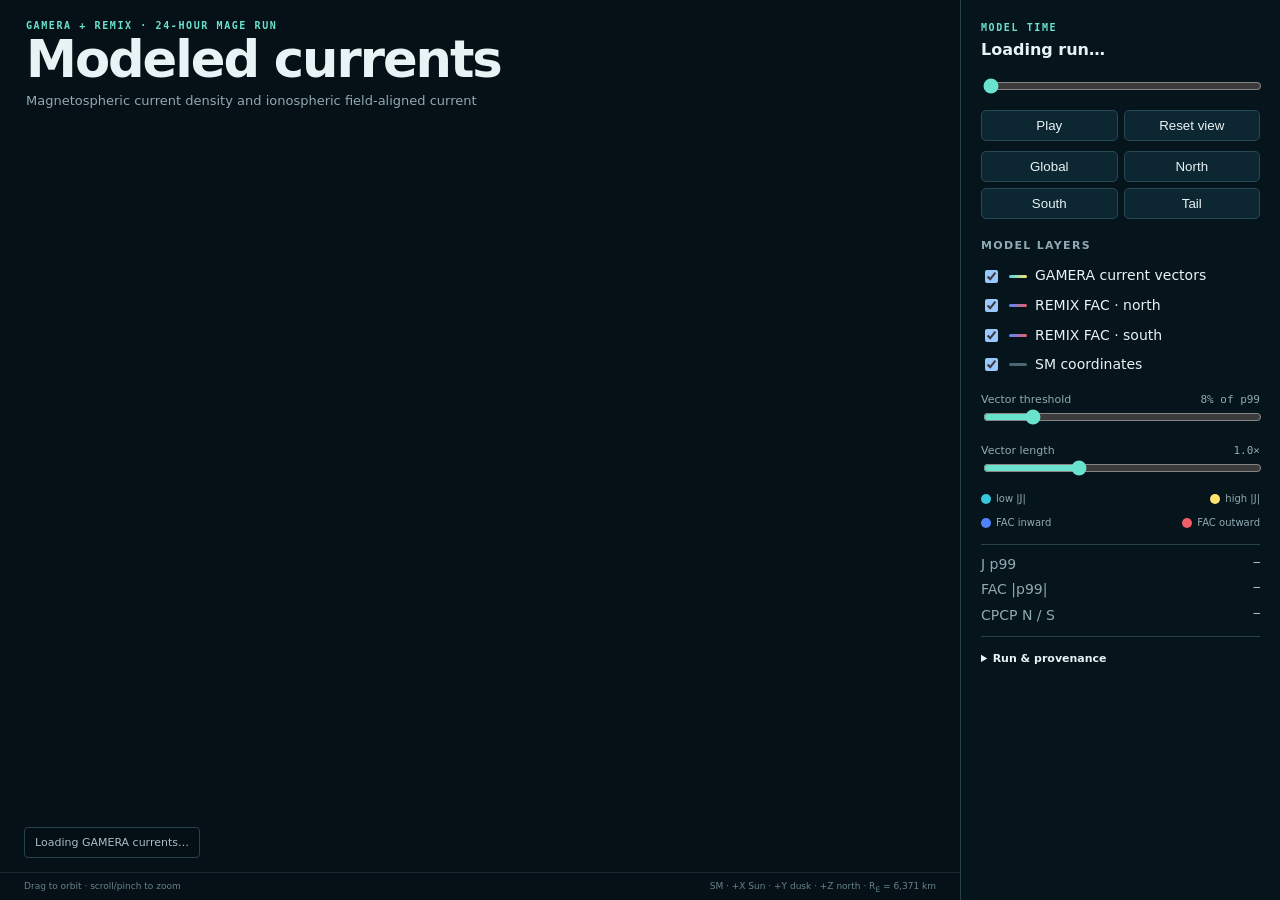
==== web/gcurrents/index.html @ ce62173d "Add GAMERA magnetosphere-ionosphere current viewer" ====
<!doctype html>
<html lang="en">
<head>
  <meta charset="utf-8">
  <meta name="viewport" content="width=device-width,initial-scale=1">
  <meta name="theme-color" content="#061017">
  <title>GAMERA · magnetosphere–ionosphere currents</title>
  <link rel="stylesheet" href="style.css">
  <script type="importmap">{"imports":{"three":"../currents/vendor/three.module.js","three/addons/controls/OrbitControls.js":"../currents/vendor/OrbitControls.js"}}</script>
</head>
<body>
<main>
  <header>
    <p class="eyebrow">GAMERA + REMIX · 24-HOUR MAGE RUN</p>
    <h1>Modeled currents</h1>
    <p class="subtitle">Magnetospheric current density and ionospheric field-aligned current</p>
  </header>
  <div id="viewport" role="img" aria-label="Interactive three-dimensional GAMERA magnetospheric current vectors and REMIX field-aligned currents"></div>
  <aside class="panel">
    <div class="time-block">
      <span class="eyebrow">MODEL TIME</span>
      <strong id="timestamp">Loading run…</strong>
      <span id="elapsed" class="mono"></span>
    </div>
    <input id="time" type="range" min="0" max="0" value="0" aria-label="Model time">
    <div class="buttons"><button id="play">Play</button><button id="reset">Reset view</button></div>
    <div class="buttons views"><button data-view="global">Global</button><button data-view="north">North</button><button data-view="south">South</button><button data-view="tail">Tail</button></div>

    <h2>Model layers</h2>
    <label class="row"><input id="mhd" type="checkbox" checked><i class="swatch current"></i><span>GAMERA current vectors</span></label>
    <label class="row"><input id="fac-north" type="checkbox" checked><i class="swatch fac"></i><span>REMIX FAC · north</span></label>
    <label class="row"><input id="fac-south" type="checkbox" checked><i class="swatch fac"></i><span>REMIX FAC · south</span></label>
    <label class="row"><input id="grid" type="checkbox" checked><i class="swatch grid"></i><span>SM coordinates</span></label>

    <label class="slider-label" for="threshold"><span>Vector threshold</span><output id="threshold-value">8% of p99</output></label>
    <input id="threshold" type="range" min="0" max="50" value="8">
    <label class="slider-label" for="scale"><span>Vector length</span><output id="scale-value">1.0×</output></label>
    <input id="scale" type="range" min="25" max="250" value="100">

    <div class="legend"><span><i class="low"></i>low |J|</span><span><i class="high"></i>high |J|</span></div>
    <div class="legend fac-legend"><span><i class="inward"></i>FAC inward</span><span><i class="outward"></i>FAC outward</span></div>
    <dl class="metrics"><div><dt>J p99</dt><dd id="j-p99">—</dd></div><div><dt>FAC |p99|</dt><dd id="fac-p99">—</dd></div><div><dt>CPCP N / S</dt><dd id="cpcp">—</dd></div></dl>

    <details>
      <summary>Run &amp; provenance</summary>
      <p>This is sampled numerical output, not the illustrative circuits in <a href="../currents/">the idealized viewer</a>. Vector direction is conventional current. Vector length and color use a per-frame nonlinear display scale; read values from the metrics, not arrow length.</p>
      <p>GAMERA current density is in solar-magnetic Cartesian coordinates. REMIX FAC is mapped to the Apex ionosphere; red is outward from the ionosphere and blue is inward. Browser frames are sampled every 15 minutes from the completed <code>hello_earth_24h</code> run.</p>
      <p class="warning">The driving OMNI record contains a plasma-data gap from 09:44–12:02 UTC and an IMF gap from 09:46–11:59 UTC on 9 August 2016. Kaipy linearly interpolated those intervals.</p>
      <p>MAGE/GAMERA revision <code>3382b1f2</code>. <a href="gcurrents.h5">Download sampled HDF5</a> · <a href="manifest.json">browser manifest</a> · <a href="export_gcurrents.py">generation script</a></p>
    </details>
  </aside>
  <div id="status" aria-live="polite">Loading GAMERA currents…</div>
  <footer><span>Drag to orbit · scroll/pinch to zoom</span><span>SM · +X Sun · +Y dusk · +Z north · R<sub>E</sub> = 6,371 km</span></footer>
</main>
<script type="module" src="app.js?v=1"></script>
</body>
</html>
---- web/gcurrents/style.css ----
:root{color-scheme:dark;--bg:#061017;--panel:rgba(7,22,30,.92);--text:#e8f3f5;--muted:#91aab2;--line:#28424d;--accent:#69e2ce}*{box-sizing:border-box}html,body{margin:0;width:100%;height:100%;overflow:hidden;background:var(--bg);color:var(--text);font:14px/1.4 Inter,ui-sans-serif,system-ui,-apple-system,sans-serif}main{height:100%;position:relative}header{position:absolute;z-index:4;left:26px;top:20px;pointer-events:none}h1{font-size:clamp(28px,4vw,52px);line-height:.95;margin:3px 0 8px;letter-spacing:-.04em;font-weight:620}.eyebrow{font:700 10px/1.2 ui-monospace,SFMono-Regular,monospace;letter-spacing:.16em;color:var(--accent);margin:0}.subtitle{margin:0;color:var(--muted);font-size:13px}#viewport{position:absolute;inset:0 320px 0 0}canvas{display:block}.panel{position:absolute;right:0;top:0;bottom:0;width:320px;background:var(--panel);border-left:1px solid var(--line);padding:22px 20px 54px;overflow:auto;backdrop-filter:blur(18px)}.time-block{display:flex;flex-direction:column;gap:5px;margin-bottom:10px}.time-block strong{font-size:16px;font-weight:570}.mono{font:11px/1.4 ui-monospace,SFMono-Regular,monospace;color:var(--muted)}input[type=range]{width:100%;accent-color:var(--accent)}.buttons{display:grid;grid-template-columns:1fr 1fr;gap:6px;margin:10px 0}.buttons.views{grid-template-columns:1fr 1fr}.buttons button{background:#0c2632;border:1px solid #294856;color:var(--text);border-radius:5px;padding:7px;cursor:pointer}.buttons button:hover,.buttons button[aria-pressed=true]{border-color:var(--accent);background:#123745}h2{margin:19px 0 8px;font-size:11px;text-transform:uppercase;letter-spacing:.12em;color:var(--muted)}.row{display:flex;align-items:center;gap:8px;padding:5px 0}.swatch{width:18px;height:3px;border-radius:2px}.swatch.current{background:linear-gradient(90deg,#4bd7e8,#ffe06a)}.swatch.fac{background:linear-gradient(90deg,#4f8eff,#ef5b65)}.swatch.grid{background:#486771}.slider-label{display:flex;justify-content:space-between;color:var(--muted);font-size:11px;margin-top:12px}.slider-label output{font-family:ui-monospace,SFMono-Regular,monospace}.legend{display:flex;justify-content:space-between;margin-top:10px;color:var(--muted);font-size:10px}.legend span{display:flex;align-items:center;gap:5px}.legend i{width:10px;height:10px;border-radius:50%}.low{background:#35c7dc}.high{background:#ffe36e}.inward{background:#4e84ff}.outward{background:#f05f67}.metrics{border-top:1px solid var(--line);border-bottom:1px solid var(--line);padding:7px 0;margin:14px 0}.metrics div{display:flex;justify-content:space-between;padding:3px 0}.metrics dt{color:var(--muted)}.metrics dd{margin:0;font:11px ui-monospace,SFMono-Regular,monospace}details{font-size:11px;color:#abc0c6}summary{cursor:pointer;color:var(--text);font-weight:600}details a{color:#8be8da}.warning{border-left:2px solid #e3ba62;padding-left:9px;color:#d8c58d}code{font-size:10px}#status{position:absolute;left:24px;bottom:42px;padding:7px 10px;background:rgba(4,14,20,.8);border:1px solid var(--line);border-radius:4px;color:#a9bec5;font-size:11px;z-index:3}.axis-label{position:absolute;transform:translate(-50%,-50%);font:9px ui-monospace,SFMono-Regular,monospace;letter-spacing:.08em;color:#71919a;pointer-events:none;white-space:nowrap}footer{position:absolute;z-index:4;bottom:0;left:0;right:320px;height:28px;padding:7px 24px;display:flex;justify-content:space-between;color:#67838c;font-size:9px;border-top:1px solid rgba(49,75,85,.45);pointer-events:none}@media(max-width:760px){#viewport{inset:0 0 46%}.panel{top:54%;width:100%;height:46%;padding-top:14px;border-left:0;border-top:1px solid var(--line)}header{left:15px;top:12px}header .subtitle{max-width:70vw}footer{display:none}#status{bottom:47%;left:12px}.panel h2{margin-top:12px}}
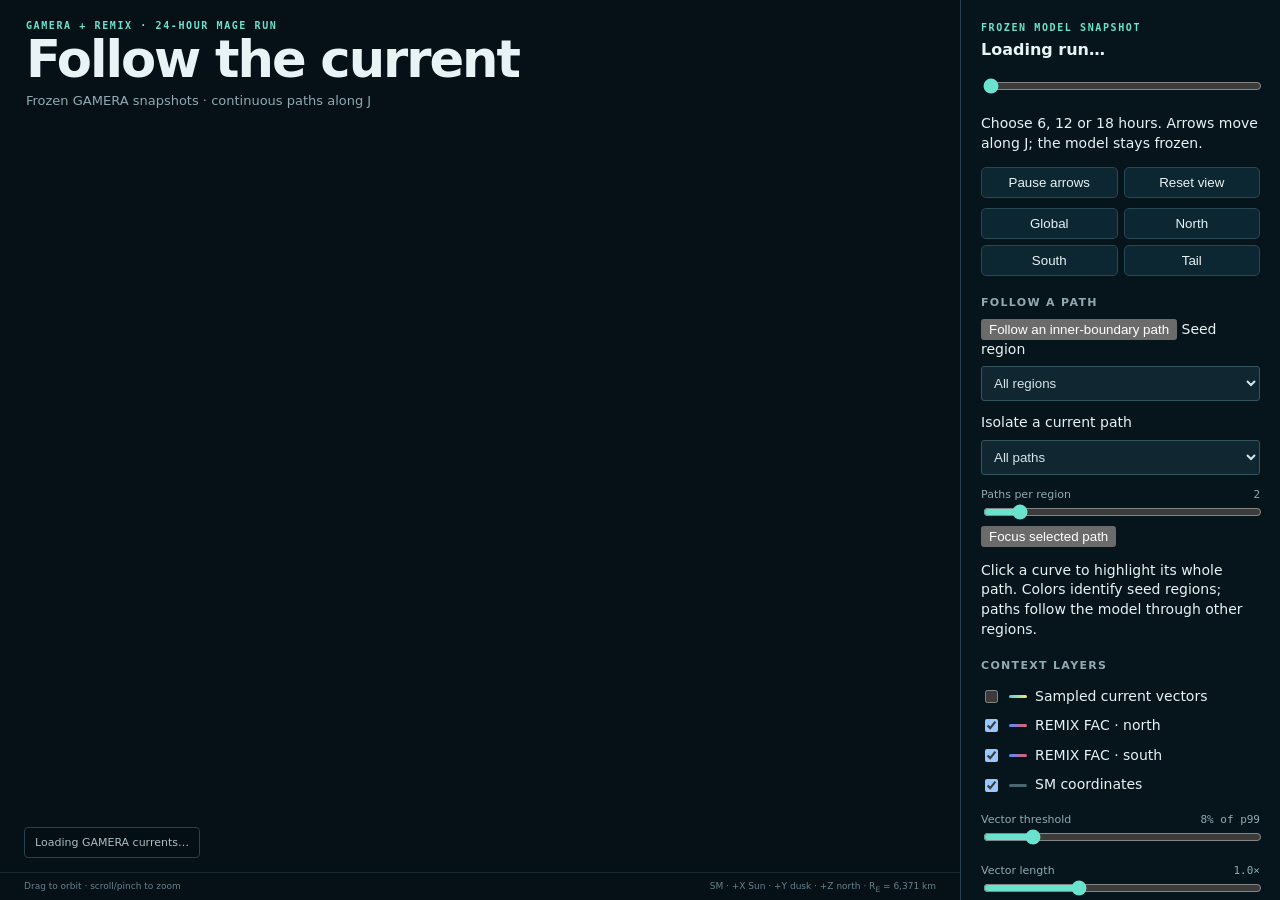
==== commit b8182b61: "Trace frozen GAMERA current snapshots as selectable continuous paths" ====
--- a/web/gcurrents/index.html
+++ b/web/gcurrents/index.html
@@ -12,22 +12,31 @@
 <main>
   <header>
     <p class="eyebrow">GAMERA + REMIX · 24-HOUR MAGE RUN</p>
-    <h1>Modeled currents</h1>
-    <p class="subtitle">Magnetospheric current density and ionospheric field-aligned current</p>
+    <h1>Follow the current</h1>
+    <p class="subtitle">Frozen GAMERA snapshots · continuous paths along J</p>
   </header>
   <div id="viewport" role="img" aria-label="Interactive three-dimensional GAMERA magnetospheric current vectors and REMIX field-aligned currents"></div>
   <aside class="panel">
     <div class="time-block">
-      <span class="eyebrow">MODEL TIME</span>
+      <span class="eyebrow">FROZEN MODEL SNAPSHOT</span>
       <strong id="timestamp">Loading run…</strong>
       <span id="elapsed" class="mono"></span>
     </div>
-    <input id="time" type="range" min="0" max="0" value="0" aria-label="Model time">
-    <div class="buttons"><button id="play">Play</button><button id="reset">Reset view</button></div>
+    <input id="time" type="range" min="0" max="2" value="0" aria-label="Snapshot: 6, 12 or 18 model hours">
+    <p class="note">Choose 6, 12 or 18 hours. Arrows move along J; the model stays frozen.</p>
+    <div class="buttons"><button id="play">Pause arrows</button><button id="reset">Reset view</button></div>
     <div class="buttons views"><button data-view="global">Global</button><button data-view="north">North</button><button data-view="south">South</button><button data-view="tail">Tail</button></div>
 
-    <h2>Model layers</h2>
-    <label class="row"><input id="mhd" type="checkbox" checked><i class="swatch current"></i><span>GAMERA current vectors</span></label>
+    <h2>Follow a path</h2>
+    <button id="follow-inner">Follow an inner-boundary path</button>
+    <label for="seed-group">Seed region</label>
+    <select id="seed-group"><option value="all">All regions</option><option value="dayside">Green · dayside</option><option value="tail">Blue · tail</option><option value="inner">Red · inner boundary</option></select>
+    <label for="path-choice">Isolate a current path</label><select id="path-choice"><option value="-1">All paths</option></select>
+    <label class="slider-label" for="path-count"><span>Paths per region</span><output id="path-count-value">2</output></label><input id="path-count" type="range" min="1" max="10" value="2">
+    <button id="focus-path">Focus selected path</button>
+    <p class="note">Click a curve to highlight its whole path. Colors identify seed regions; paths follow the model through other regions.</p>
+    <h2>Context layers</h2>
+    <label class="row"><input id="mhd" type="checkbox"><i class="swatch current"></i><span>Sampled current vectors</span></label>
     <label class="row"><input id="fac-north" type="checkbox" checked><i class="swatch fac"></i><span>REMIX FAC · north</span></label>
     <label class="row"><input id="fac-south" type="checkbox" checked><i class="swatch fac"></i><span>REMIX FAC · south</span></label>
     <label class="row"><input id="grid" type="checkbox" checked><i class="swatch grid"></i><span>SM coordinates</span></label>
@@ -43,7 +52,9 @@
 
     <details>
       <summary>Run &amp; provenance</summary>
-      <p>This is sampled numerical output, not the illustrative circuits in <a href="../currents/">the idealized viewer</a>. Vector direction is conventional current. Vector length and color use a per-frame nonlinear display scale; read values from the metrics, not arrow length.</p>
+      <p>Continuous curves integrate d<b>r</b>/ds = <b>J</b>/|<b>J</b>| through a frozen GAMERA snapshot, using all 104,206 cell centres in the extracted volume. Linear tetrahedral interpolation and a 0.12 R<sub>E</sub> RK4 step define the displayed paths. Moving arrows show conventional-current direction, with illustrative speed.</p>
+      <p>The MHD inner boundary prevents tracing these paths into the ionosphere. Curves stop at 2.2 R<sub>E</sub>, weak current, the sampled boundary, a near return to the seed, or the length limit. Endpoints are shown when selecting a path. Interpolation does not enforce divergence-free J, so these paths are a visualization rather than proof of exact current closure. Compare with <a href="../currents/">the idealized circuits</a>.</p>
+      <p><a href="current_paths.h5">Traced paths (HDF5)</a> · <a href="snapshots.h5">Full-resolution snapshot samples (HDF5)</a> · <a href="trace_snapshots.py">Path integration script</a></p>
       <p>GAMERA current density is in solar-magnetic Cartesian coordinates. REMIX FAC is mapped to the Apex ionosphere; red is outward from the ionosphere and blue is inward. Browser frames are sampled every 15 minutes from the completed <code>hello_earth_24h</code> run.</p>
       <p class="warning">The driving OMNI record contains a plasma-data gap from 09:44–12:02 UTC and an IMF gap from 09:46–11:59 UTC on 9 August 2016. Kaipy linearly interpolated those intervals.</p>
       <p>MAGE/GAMERA revision <code>3382b1f2</code>. <a href="gcurrents.h5">Download sampled HDF5</a> · <a href="manifest.json">browser manifest</a> · <a href="export_gcurrents.py">generation script</a></p>
@@ -52,6 +63,6 @@
   <div id="status" aria-live="polite">Loading GAMERA currents…</div>
   <footer><span>Drag to orbit · scroll/pinch to zoom</span><span>SM · +X Sun · +Y dusk · +Z north · R<sub>E</sub> = 6,371 km</span></footer>
 </main>
-<script type="module" src="app.js?v=1"></script>
+<script type="module" src="app.js?v=frozen-paths-2"></script>
 </body>
 </html>
--- a/web/gcurrents/style.css
+++ b/web/gcurrents/style.css
@@ -1 +1,3 @@
 :root{color-scheme:dark;--bg:#061017;--panel:rgba(7,22,30,.92);--text:#e8f3f5;--muted:#91aab2;--line:#28424d;--accent:#69e2ce}*{box-sizing:border-box}html,body{margin:0;width:100%;height:100%;overflow:hidden;background:var(--bg);color:var(--text);font:14px/1.4 Inter,ui-sans-serif,system-ui,-apple-system,sans-serif}main{height:100%;position:relative}header{position:absolute;z-index:4;left:26px;top:20px;pointer-events:none}h1{font-size:clamp(28px,4vw,52px);line-height:.95;margin:3px 0 8px;letter-spacing:-.04em;font-weight:620}.eyebrow{font:700 10px/1.2 ui-monospace,SFMono-Regular,monospace;letter-spacing:.16em;color:var(--accent);margin:0}.subtitle{margin:0;color:var(--muted);font-size:13px}#viewport{position:absolute;inset:0 320px 0 0}canvas{display:block}.panel{position:absolute;right:0;top:0;bottom:0;width:320px;background:var(--panel);border-left:1px solid var(--line);padding:22px 20px 54px;overflow:auto;backdrop-filter:blur(18px)}.time-block{display:flex;flex-direction:column;gap:5px;margin-bottom:10px}.time-block strong{font-size:16px;font-weight:570}.mono{font:11px/1.4 ui-monospace,SFMono-Regular,monospace;color:var(--muted)}input[type=range]{width:100%;accent-color:var(--accent)}.buttons{display:grid;grid-template-columns:1fr 1fr;gap:6px;margin:10px 0}.buttons.views{grid-template-columns:1fr 1fr}.buttons button{background:#0c2632;border:1px solid #294856;color:var(--text);border-radius:5px;padding:7px;cursor:pointer}.buttons button:hover,.buttons button[aria-pressed=true]{border-color:var(--accent);background:#123745}h2{margin:19px 0 8px;font-size:11px;text-transform:uppercase;letter-spacing:.12em;color:var(--muted)}.row{display:flex;align-items:center;gap:8px;padding:5px 0}.swatch{width:18px;height:3px;border-radius:2px}.swatch.current{background:linear-gradient(90deg,#4bd7e8,#ffe06a)}.swatch.fac{background:linear-gradient(90deg,#4f8eff,#ef5b65)}.swatch.grid{background:#486771}.slider-label{display:flex;justify-content:space-between;color:var(--muted);font-size:11px;margin-top:12px}.slider-label output{font-family:ui-monospace,SFMono-Regular,monospace}.legend{display:flex;justify-content:space-between;margin-top:10px;color:var(--muted);font-size:10px}.legend span{display:flex;align-items:center;gap:5px}.legend i{width:10px;height:10px;border-radius:50%}.low{background:#35c7dc}.high{background:#ffe36e}.inward{background:#4e84ff}.outward{background:#f05f67}.metrics{border-top:1px solid var(--line);border-bottom:1px solid var(--line);padding:7px 0;margin:14px 0}.metrics div{display:flex;justify-content:space-between;padding:3px 0}.metrics dt{color:var(--muted)}.metrics dd{margin:0;font:11px ui-monospace,SFMono-Regular,monospace}details{font-size:11px;color:#abc0c6}summary{cursor:pointer;color:var(--text);font-weight:600}details a{color:#8be8da}.warning{border-left:2px solid #e3ba62;padding-left:9px;color:#d8c58d}code{font-size:10px}#status{position:absolute;left:24px;bottom:42px;padding:7px 10px;background:rgba(4,14,20,.8);border:1px solid var(--line);border-radius:4px;color:#a9bec5;font-size:11px;z-index:3}.axis-label{position:absolute;transform:translate(-50%,-50%);font:9px ui-monospace,SFMono-Regular,monospace;letter-spacing:.08em;color:#71919a;pointer-events:none;white-space:nowrap}footer{position:absolute;z-index:4;bottom:0;left:0;right:320px;height:28px;padding:7px 24px;display:flex;justify-content:space-between;color:#67838c;font-size:9px;border-top:1px solid rgba(49,75,85,.45);pointer-events:none}@media(max-width:760px){#viewport{inset:0 0 46%}.panel{top:54%;width:100%;height:46%;padding-top:14px;border-left:0;border-top:1px solid var(--line)}header{left:15px;top:12px}header .subtitle{max-width:70vw}footer{display:none}#status{bottom:47%;left:12px}.panel h2{margin-top:12px}}
+@media(min-width:761px){#viewport{right:330px!important}}
+select{display:block;width:100%;padding:8px;margin:7px 0 12px;background:#102630;color:#d7e5e9;border:1px solid #36545f;border-radius:3px}
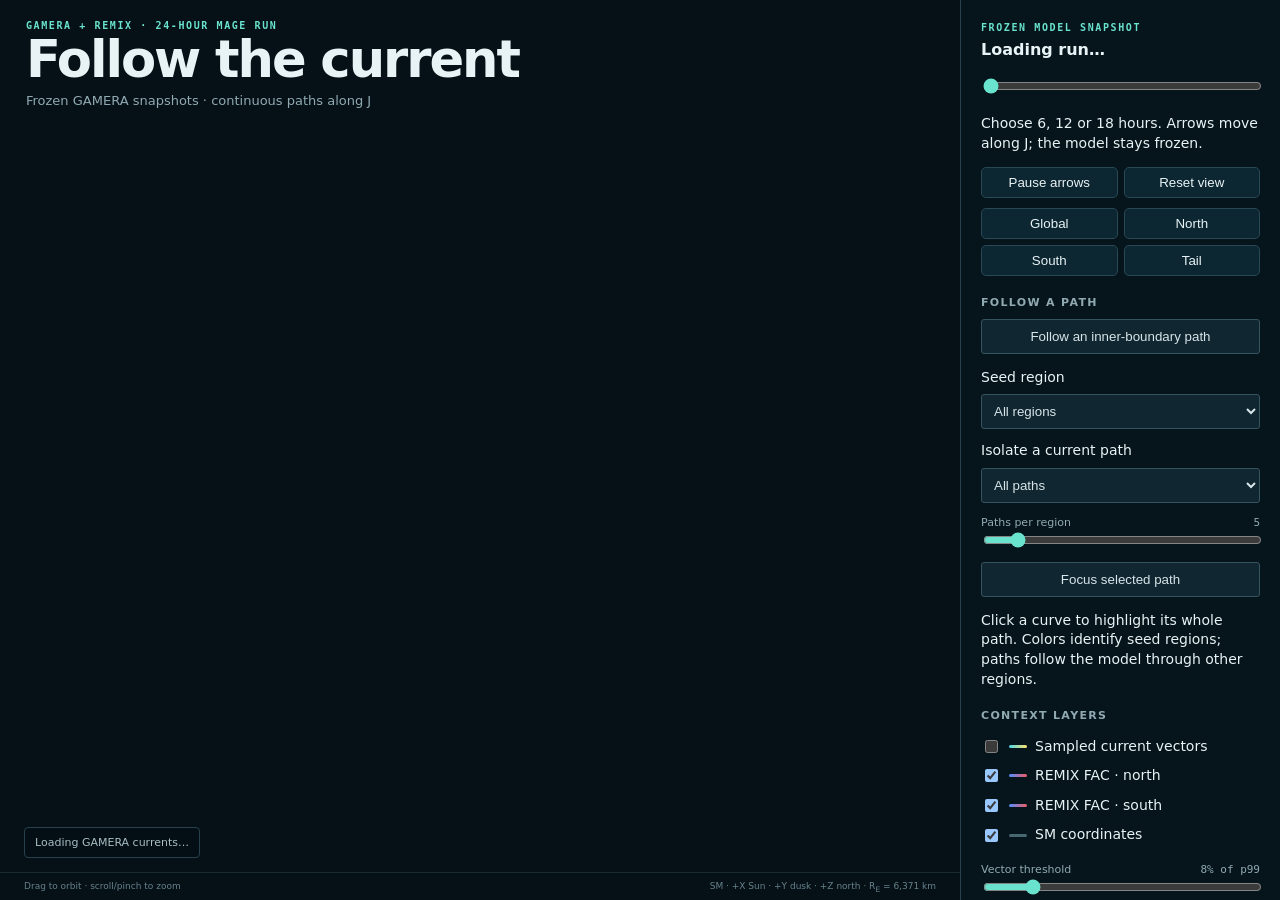
==== commit b5bd97e3: "Expand current paths through tail ring and R1 R2 seed regions" ====
--- a/web/gcurrents/index.html
+++ b/web/gcurrents/index.html
@@ -30,9 +30,9 @@
     <h2>Follow a path</h2>
     <button id="follow-inner">Follow an inner-boundary path</button>
     <label for="seed-group">Seed region</label>
-    <select id="seed-group"><option value="all">All regions</option><option value="dayside">Green · dayside</option><option value="tail">Blue · tail</option><option value="inner">Red · inner boundary</option></select>
+    <select id="seed-group"><option value="all">All regions</option><option value="dayside">Green · dayside</option><option value="tail">Blue · tail current region</option><option value="ring">Purple · ring region / westward J</option><option value="r1">Red · R1-like seeds</option><option value="r2">Turquoise · R2-like seeds</option></select>
     <label for="path-choice">Isolate a current path</label><select id="path-choice"><option value="-1">All paths</option></select>
-    <label class="slider-label" for="path-count"><span>Paths per region</span><output id="path-count-value">2</output></label><input id="path-count" type="range" min="1" max="10" value="2">
+    <label class="slider-label" for="path-count"><span>Paths per region</span><output id="path-count-value">5</output></label><input id="path-count" type="range" min="1" max="40" value="5">
     <button id="focus-path">Focus selected path</button>
     <p class="note">Click a curve to highlight its whole path. Colors identify seed regions; paths follow the model through other regions.</p>
     <h2>Context layers</h2>
@@ -55,6 +55,7 @@
       <p>Continuous curves integrate d<b>r</b>/ds = <b>J</b>/|<b>J</b>| through a frozen GAMERA snapshot, using all 104,206 cell centres in the extracted volume. Linear tetrahedral interpolation and a 0.12 R<sub>E</sub> RK4 step define the displayed paths. Moving arrows show conventional-current direction, with illustrative speed.</p>
       <p>The MHD inner boundary prevents tracing these paths into the ionosphere. Curves stop at 2.2 R<sub>E</sub>, weak current, the sampled boundary, a near return to the seed, or the length limit. Endpoints are shown when selecting a path. Interpolation does not enforce divergence-free J, so these paths are a visualization rather than proof of exact current closure. Compare with <a href="../currents/">the idealized circuits</a>.</p>
       <p><a href="current_paths.h5">Traced paths (HDF5)</a> · <a href="snapshots.h5">Full-resolution snapshot samples (HDF5)</a> · <a href="trace_snapshots.py">Path integration script</a></p>
+      <p>Seed groups help explore the current, rather than uniquely classify entire paths. R1-like seeds select outward dusk / inward dawn current at high latitude on the MHD shell; R2-like seeds select the opposite direction at lower latitude. Purple paths start in westward J at 3–8 R<sub>E</sub>. These use GAMERA J, not a separate reconstruction of the full energetic-particle ring current.</p>
       <p>GAMERA current density is in solar-magnetic Cartesian coordinates. REMIX FAC is mapped to the Apex ionosphere; red is outward from the ionosphere and blue is inward. Browser frames are sampled every 15 minutes from the completed <code>hello_earth_24h</code> run.</p>
       <p class="warning">The driving OMNI record contains a plasma-data gap from 09:44–12:02 UTC and an IMF gap from 09:46–11:59 UTC on 9 August 2016. Kaipy linearly interpolated those intervals.</p>
       <p>MAGE/GAMERA revision <code>3382b1f2</code>. <a href="gcurrents.h5">Download sampled HDF5</a> · <a href="manifest.json">browser manifest</a> · <a href="export_gcurrents.py">generation script</a></p>
@@ -63,6 +64,6 @@
   <div id="status" aria-live="polite">Loading GAMERA currents…</div>
   <footer><span>Drag to orbit · scroll/pinch to zoom</span><span>SM · +X Sun · +Y dusk · +Z north · R<sub>E</sub> = 6,371 km</span></footer>
 </main>
-<script type="module" src="app.js?v=frozen-paths-2"></script>
+<script type="module" src="app.js?v=current-families-3"></script>
 </body>
 </html>
--- a/web/gcurrents/style.css
+++ b/web/gcurrents/style.css
@@ -1,3 +1,5 @@
 :root{color-scheme:dark;--bg:#061017;--panel:rgba(7,22,30,.92);--text:#e8f3f5;--muted:#91aab2;--line:#28424d;--accent:#69e2ce}*{box-sizing:border-box}html,body{margin:0;width:100%;height:100%;overflow:hidden;background:var(--bg);color:var(--text);font:14px/1.4 Inter,ui-sans-serif,system-ui,-apple-system,sans-serif}main{height:100%;position:relative}header{position:absolute;z-index:4;left:26px;top:20px;pointer-events:none}h1{font-size:clamp(28px,4vw,52px);line-height:.95;margin:3px 0 8px;letter-spacing:-.04em;font-weight:620}.eyebrow{font:700 10px/1.2 ui-monospace,SFMono-Regular,monospace;letter-spacing:.16em;color:var(--accent);margin:0}.subtitle{margin:0;color:var(--muted);font-size:13px}#viewport{position:absolute;inset:0 320px 0 0}canvas{display:block}.panel{position:absolute;right:0;top:0;bottom:0;width:320px;background:var(--panel);border-left:1px solid var(--line);padding:22px 20px 54px;overflow:auto;backdrop-filter:blur(18px)}.time-block{display:flex;flex-direction:column;gap:5px;margin-bottom:10px}.time-block strong{font-size:16px;font-weight:570}.mono{font:11px/1.4 ui-monospace,SFMono-Regular,monospace;color:var(--muted)}input[type=range]{width:100%;accent-color:var(--accent)}.buttons{display:grid;grid-template-columns:1fr 1fr;gap:6px;margin:10px 0}.buttons.views{grid-template-columns:1fr 1fr}.buttons button{background:#0c2632;border:1px solid #294856;color:var(--text);border-radius:5px;padding:7px;cursor:pointer}.buttons button:hover,.buttons button[aria-pressed=true]{border-color:var(--accent);background:#123745}h2{margin:19px 0 8px;font-size:11px;text-transform:uppercase;letter-spacing:.12em;color:var(--muted)}.row{display:flex;align-items:center;gap:8px;padding:5px 0}.swatch{width:18px;height:3px;border-radius:2px}.swatch.current{background:linear-gradient(90deg,#4bd7e8,#ffe06a)}.swatch.fac{background:linear-gradient(90deg,#4f8eff,#ef5b65)}.swatch.grid{background:#486771}.slider-label{display:flex;justify-content:space-between;color:var(--muted);font-size:11px;margin-top:12px}.slider-label output{font-family:ui-monospace,SFMono-Regular,monospace}.legend{display:flex;justify-content:space-between;margin-top:10px;color:var(--muted);font-size:10px}.legend span{display:flex;align-items:center;gap:5px}.legend i{width:10px;height:10px;border-radius:50%}.low{background:#35c7dc}.high{background:#ffe36e}.inward{background:#4e84ff}.outward{background:#f05f67}.metrics{border-top:1px solid var(--line);border-bottom:1px solid var(--line);padding:7px 0;margin:14px 0}.metrics div{display:flex;justify-content:space-between;padding:3px 0}.metrics dt{color:var(--muted)}.metrics dd{margin:0;font:11px ui-monospace,SFMono-Regular,monospace}details{font-size:11px;color:#abc0c6}summary{cursor:pointer;color:var(--text);font-weight:600}details a{color:#8be8da}.warning{border-left:2px solid #e3ba62;padding-left:9px;color:#d8c58d}code{font-size:10px}#status{position:absolute;left:24px;bottom:42px;padding:7px 10px;background:rgba(4,14,20,.8);border:1px solid var(--line);border-radius:4px;color:#a9bec5;font-size:11px;z-index:3}.axis-label{position:absolute;transform:translate(-50%,-50%);font:9px ui-monospace,SFMono-Regular,monospace;letter-spacing:.08em;color:#71919a;pointer-events:none;white-space:nowrap}footer{position:absolute;z-index:4;bottom:0;left:0;right:320px;height:28px;padding:7px 24px;display:flex;justify-content:space-between;color:#67838c;font-size:9px;border-top:1px solid rgba(49,75,85,.45);pointer-events:none}@media(max-width:760px){#viewport{inset:0 0 46%}.panel{top:54%;width:100%;height:46%;padding-top:14px;border-left:0;border-top:1px solid var(--line)}header{left:15px;top:12px}header .subtitle{max-width:70vw}footer{display:none}#status{bottom:47%;left:12px}.panel h2{margin-top:12px}}
 @media(min-width:761px){#viewport{right:330px!important}}
 select{display:block;width:100%;padding:8px;margin:7px 0 12px;background:#102630;color:#d7e5e9;border:1px solid #36545f;border-radius:3px}
+#follow-inner,#focus-path{display:block;width:100%;padding:9px;margin:8px 0 14px;background:#102630;color:#d7e5e9;border:1px solid #36545f;border-radius:3px;cursor:pointer}
+#focus-path:disabled{opacity:.45;cursor:default}
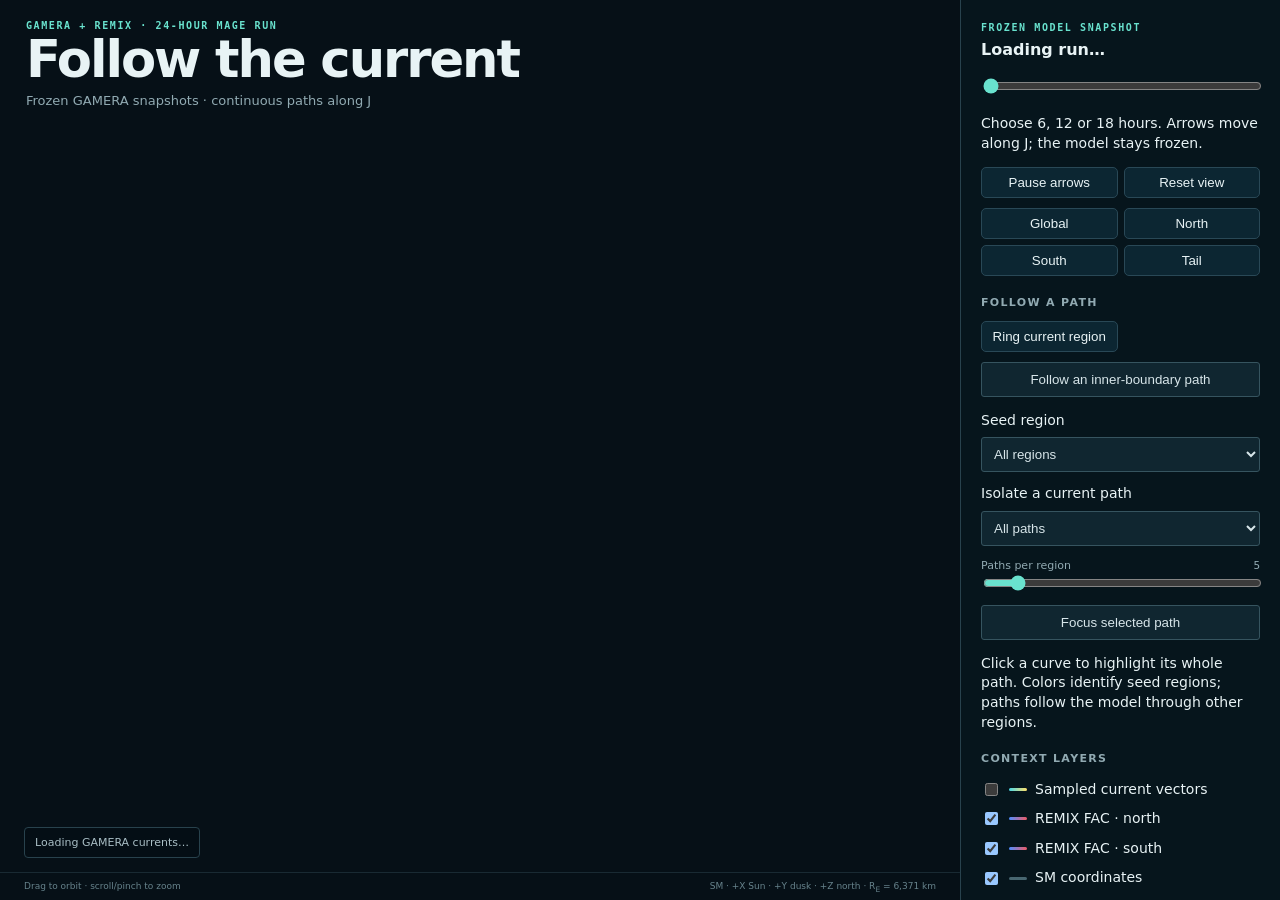
==== commit aea91c93: "Add direct ring-current-region view" ====
--- a/web/gcurrents/index.html
+++ b/web/gcurrents/index.html
@@ -28,6 +28,7 @@
     <div class="buttons views"><button data-view="global">Global</button><button data-view="north">North</button><button data-view="south">South</button><button data-view="tail">Tail</button></div>
 
     <h2>Follow a path</h2>
+    <div class="buttons"><button id="ring-view">Ring current region</button></div>
     <button id="follow-inner">Follow an inner-boundary path</button>
     <label for="seed-group">Seed region</label>
     <select id="seed-group"><option value="all">All regions</option><option value="dayside">Green · dayside</option><option value="tail">Blue · tail current region</option><option value="ring">Purple · ring region / westward J</option><option value="r1">Red · R1-like seeds</option><option value="r2">Turquoise · R2-like seeds</option></select>
@@ -64,6 +65,6 @@
   <div id="status" aria-live="polite">Loading GAMERA currents…</div>
   <footer><span>Drag to orbit · scroll/pinch to zoom</span><span>SM · +X Sun · +Y dusk · +Z north · R<sub>E</sub> = 6,371 km</span></footer>
 </main>
-<script type="module" src="app.js?v=current-families-3"></script>
+<script type="module" src="app.js?v=current-families-4"></script>
 </body>
 </html>
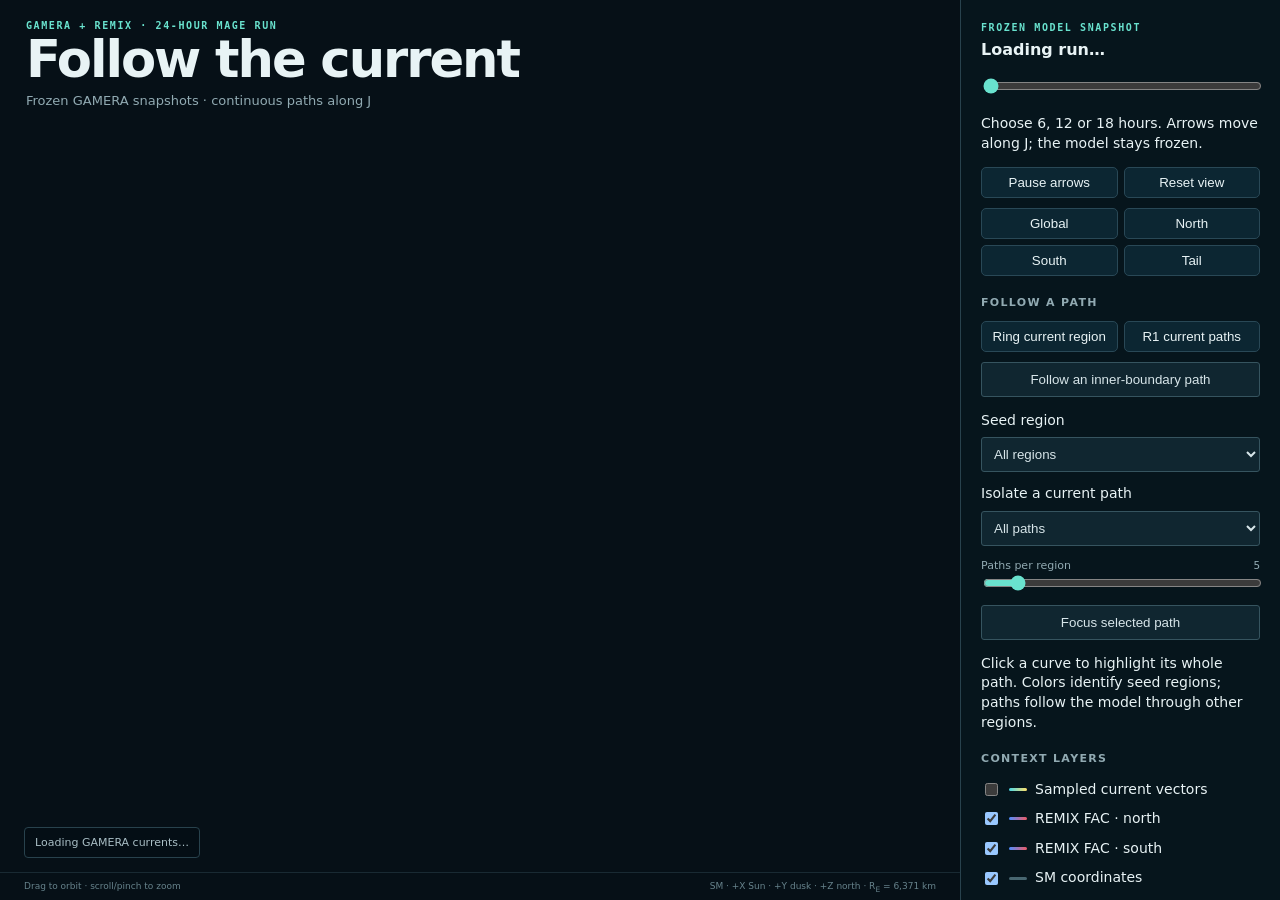
==== commit 5c96569f: "Add R1 comparison view beside ring current view" ====
--- a/web/gcurrents/index.html
+++ b/web/gcurrents/index.html
@@ -28,7 +28,7 @@
     <div class="buttons views"><button data-view="global">Global</button><button data-view="north">North</button><button data-view="south">South</button><button data-view="tail">Tail</button></div>
 
     <h2>Follow a path</h2>
-    <div class="buttons"><button id="ring-view">Ring current region</button></div>
+    <div class="buttons"><button id="ring-view">Ring current region</button><button id="r1-view">R1 current paths</button></div>
     <button id="follow-inner">Follow an inner-boundary path</button>
     <label for="seed-group">Seed region</label>
     <select id="seed-group"><option value="all">All regions</option><option value="dayside">Green · dayside</option><option value="tail">Blue · tail current region</option><option value="ring">Purple · ring region / westward J</option><option value="r1">Red · R1-like seeds</option><option value="r2">Turquoise · R2-like seeds</option></select>
@@ -65,6 +65,6 @@
   <div id="status" aria-live="polite">Loading GAMERA currents…</div>
   <footer><span>Drag to orbit · scroll/pinch to zoom</span><span>SM · +X Sun · +Y dusk · +Z north · R<sub>E</sub> = 6,371 km</span></footer>
 </main>
-<script type="module" src="app.js?v=current-families-4"></script>
+<script type="module" src="app.js?v=current-families-5"></script>
 </body>
 </html>
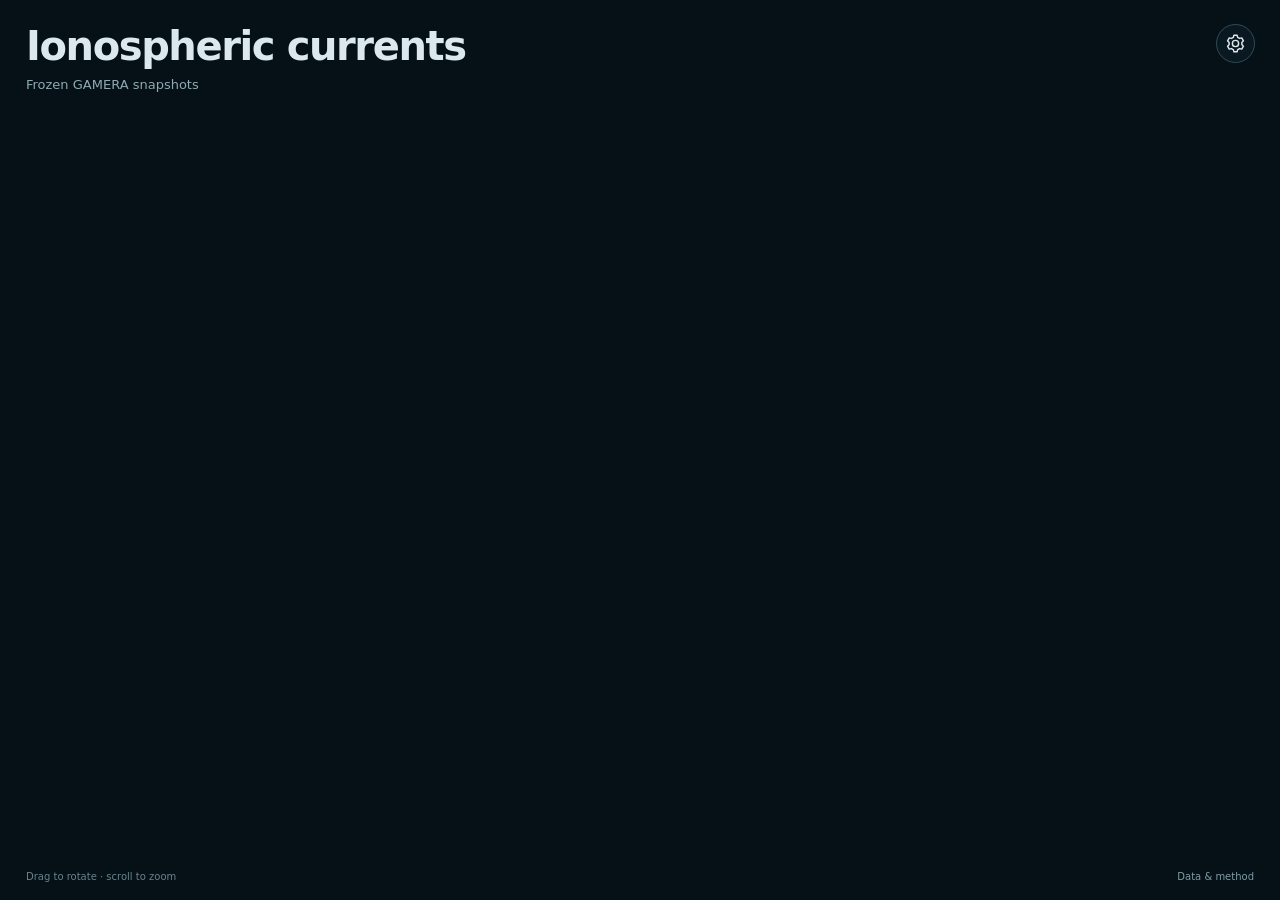
==== commit 5e7c35e5: "Simplify current viewer and add ten post-burn-in snapshots" ====
--- a/web/gcurrents/index.html
+++ b/web/gcurrents/index.html
@@ -1,70 +1,23 @@
 <!doctype html>
 <html lang="en">
 <head>
-  <meta charset="utf-8">
-  <meta name="viewport" content="width=device-width,initial-scale=1">
-  <meta name="theme-color" content="#061017">
-  <title>GAMERA · magnetosphere–ionosphere currents</title>
-  <link rel="stylesheet" href="style.css">
-  <script type="importmap">{"imports":{"three":"../currents/vendor/three.module.js","three/addons/controls/OrbitControls.js":"../currents/vendor/OrbitControls.js"}}</script>
+<meta charset="utf-8"><meta name="viewport" content="width=device-width,initial-scale=1">
+<meta name="theme-color" content="#061017"><title>Ionospheric currents</title>
+<link rel="stylesheet" href="style.css?v=minimal-1">
+<script type="importmap">{"imports":{"three":"../currents/vendor/three.module.js","three/addons/controls/OrbitControls.js":"../currents/vendor/OrbitControls.js"}}</script>
 </head>
-<body>
-<main>
-  <header>
-    <p class="eyebrow">GAMERA + REMIX · 24-HOUR MAGE RUN</p>
-    <h1>Follow the current</h1>
-    <p class="subtitle">Frozen GAMERA snapshots · continuous paths along J</p>
-  </header>
-  <div id="viewport" role="img" aria-label="Interactive three-dimensional GAMERA magnetospheric current vectors and REMIX field-aligned currents"></div>
-  <aside class="panel">
-    <div class="time-block">
-      <span class="eyebrow">FROZEN MODEL SNAPSHOT</span>
-      <strong id="timestamp">Loading run…</strong>
-      <span id="elapsed" class="mono"></span>
-    </div>
-    <input id="time" type="range" min="0" max="2" value="0" aria-label="Snapshot: 6, 12 or 18 model hours">
-    <p class="note">Choose 6, 12 or 18 hours. Arrows move along J; the model stays frozen.</p>
-    <div class="buttons"><button id="play">Pause arrows</button><button id="reset">Reset view</button></div>
-    <div class="buttons views"><button data-view="global">Global</button><button data-view="north">North</button><button data-view="south">South</button><button data-view="tail">Tail</button></div>
-
-    <h2>Follow a path</h2>
-    <div class="buttons"><button id="ring-view">Ring current region</button><button id="r1-view">R1 current paths</button></div>
-    <button id="follow-inner">Follow an inner-boundary path</button>
-    <label for="seed-group">Seed region</label>
-    <select id="seed-group"><option value="all">All regions</option><option value="dayside">Green · dayside</option><option value="tail">Blue · tail current region</option><option value="ring">Purple · ring region / westward J</option><option value="r1">Red · R1-like seeds</option><option value="r2">Turquoise · R2-like seeds</option></select>
-    <label for="path-choice">Isolate a current path</label><select id="path-choice"><option value="-1">All paths</option></select>
-    <label class="slider-label" for="path-count"><span>Paths per region</span><output id="path-count-value">5</output></label><input id="path-count" type="range" min="1" max="40" value="5">
-    <button id="focus-path">Focus selected path</button>
-    <p class="note">Click a curve to highlight its whole path. Colors identify seed regions; paths follow the model through other regions.</p>
-    <h2>Context layers</h2>
-    <label class="row"><input id="mhd" type="checkbox"><i class="swatch current"></i><span>Sampled current vectors</span></label>
-    <label class="row"><input id="fac-north" type="checkbox" checked><i class="swatch fac"></i><span>REMIX FAC · north</span></label>
-    <label class="row"><input id="fac-south" type="checkbox" checked><i class="swatch fac"></i><span>REMIX FAC · south</span></label>
-    <label class="row"><input id="grid" type="checkbox" checked><i class="swatch grid"></i><span>SM coordinates</span></label>
-
-    <label class="slider-label" for="threshold"><span>Vector threshold</span><output id="threshold-value">8% of p99</output></label>
-    <input id="threshold" type="range" min="0" max="50" value="8">
-    <label class="slider-label" for="scale"><span>Vector length</span><output id="scale-value">1.0×</output></label>
-    <input id="scale" type="range" min="25" max="250" value="100">
-
-    <div class="legend"><span><i class="low"></i>low |J|</span><span><i class="high"></i>high |J|</span></div>
-    <div class="legend fac-legend"><span><i class="inward"></i>FAC inward</span><span><i class="outward"></i>FAC outward</span></div>
-    <dl class="metrics"><div><dt>J p99</dt><dd id="j-p99">—</dd></div><div><dt>FAC |p99|</dt><dd id="fac-p99">—</dd></div><div><dt>CPCP N / S</dt><dd id="cpcp">—</dd></div></dl>
-
-    <details>
-      <summary>Run &amp; provenance</summary>
-      <p>Continuous curves integrate d<b>r</b>/ds = <b>J</b>/|<b>J</b>| through a frozen GAMERA snapshot, using all 104,206 cell centres in the extracted volume. Linear tetrahedral interpolation and a 0.12 R<sub>E</sub> RK4 step define the displayed paths. Moving arrows show conventional-current direction, with illustrative speed.</p>
-      <p>The MHD inner boundary prevents tracing these paths into the ionosphere. Curves stop at 2.2 R<sub>E</sub>, weak current, the sampled boundary, a near return to the seed, or the length limit. Endpoints are shown when selecting a path. Interpolation does not enforce divergence-free J, so these paths are a visualization rather than proof of exact current closure. Compare with <a href="../currents/">the idealized circuits</a>.</p>
-      <p><a href="current_paths.h5">Traced paths (HDF5)</a> · <a href="snapshots.h5">Full-resolution snapshot samples (HDF5)</a> · <a href="trace_snapshots.py">Path integration script</a></p>
-      <p>Seed groups help explore the current, rather than uniquely classify entire paths. R1-like seeds select outward dusk / inward dawn current at high latitude on the MHD shell; R2-like seeds select the opposite direction at lower latitude. Purple paths start in westward J at 3–8 R<sub>E</sub>. These use GAMERA J, not a separate reconstruction of the full energetic-particle ring current.</p>
-      <p>GAMERA current density is in solar-magnetic Cartesian coordinates. REMIX FAC is mapped to the Apex ionosphere; red is outward from the ionosphere and blue is inward. Browser frames are sampled every 15 minutes from the completed <code>hello_earth_24h</code> run.</p>
-      <p class="warning">The driving OMNI record contains a plasma-data gap from 09:44–12:02 UTC and an IMF gap from 09:46–11:59 UTC on 9 August 2016. Kaipy linearly interpolated those intervals.</p>
-      <p>MAGE/GAMERA revision <code>3382b1f2</code>. <a href="gcurrents.h5">Download sampled HDF5</a> · <a href="manifest.json">browser manifest</a> · <a href="export_gcurrents.py">generation script</a></p>
-    </details>
-  </aside>
-  <div id="status" aria-live="polite">Loading GAMERA currents…</div>
-  <footer><span>Drag to orbit · scroll/pinch to zoom</span><span>SM · +X Sun · +Y dusk · +Z north · R<sub>E</sub> = 6,371 km</span></footer>
-</main>
-<script type="module" src="app.js?v=current-families-5"></script>
-</body>
-</html>
+<body><main>
+<header><h1>Ionospheric currents</h1><p>Frozen GAMERA snapshots</p></header>
+<div id="viewport" role="img" aria-label="GAMERA current paths and ionospheric field-aligned currents. Drag to rotate; scroll to zoom." aria-busy="true"></div>
+<button id="gear" type="button" aria-label="Current display settings" aria-controls="settings" aria-expanded="false"><svg viewBox="0 0 24 24" aria-hidden="true"><path d="m9 3-.6 2.1-1.8 1L4.5 5.6 2.9 8.4l1.5 1.6v2l-1.5 1.6 1.6 2.8 2.1-.5 1.8 1L9 19h3l.6-2.1 1.8-1 2.1.5 1.6-2.8-1.5-1.6v-2l1.5-1.6-1.6-2.8-2.1.5-1.8-1L12 3Z" transform="translate(1.5 1)"/><circle cx="12" cy="12" r="3"/></svg></button>
+<aside id="settings" aria-label="Current display settings" hidden>
+<h2>Currents</h2><div id="current-toggles"></div>
+<div class="snapshot"><label for="time">Snapshot</label><span id="elapsed">Loading…</span>
+<input id="time" type="range" min="0" max="9" value="4" step="1" aria-label="GAMERA snapshot">
+<div class="range-labels"><span>02:00</span><span>24:00</span></div>
+<time id="timestamp">Loading snapshots…</time></div>
+</aside>
+<div id="legend" aria-label="Current types"></div>
+<p id="load-error" role="alert" hidden></p>
+<footer><span>Drag to rotate · scroll to zoom</span><a href="about.html">Data &amp; method</a></footer>
+</main><script type="module" src="app.js?v=minimal-ten-3"></script></body></html>
--- a/web/gcurrents/style.css
+++ b/web/gcurrents/style.css
@@ -1,5 +1 @@
-:root{color-scheme:dark;--bg:#061017;--panel:rgba(7,22,30,.92);--text:#e8f3f5;--muted:#91aab2;--line:#28424d;--accent:#69e2ce}*{box-sizing:border-box}html,body{margin:0;width:100%;height:100%;overflow:hidden;background:var(--bg);color:var(--text);font:14px/1.4 Inter,ui-sans-serif,system-ui,-apple-system,sans-serif}main{height:100%;position:relative}header{position:absolute;z-index:4;left:26px;top:20px;pointer-events:none}h1{font-size:clamp(28px,4vw,52px);line-height:.95;margin:3px 0 8px;letter-spacing:-.04em;font-weight:620}.eyebrow{font:700 10px/1.2 ui-monospace,SFMono-Regular,monospace;letter-spacing:.16em;color:var(--accent);margin:0}.subtitle{margin:0;color:var(--muted);font-size:13px}#viewport{position:absolute;inset:0 320px 0 0}canvas{display:block}.panel{position:absolute;right:0;top:0;bottom:0;width:320px;background:var(--panel);border-left:1px solid var(--line);padding:22px 20px 54px;overflow:auto;backdrop-filter:blur(18px)}.time-block{display:flex;flex-direction:column;gap:5px;margin-bottom:10px}.time-block strong{font-size:16px;font-weight:570}.mono{font:11px/1.4 ui-monospace,SFMono-Regular,monospace;color:var(--muted)}input[type=range]{width:100%;accent-color:var(--accent)}.buttons{display:grid;grid-template-columns:1fr 1fr;gap:6px;margin:10px 0}.buttons.views{grid-template-columns:1fr 1fr}.buttons button{background:#0c2632;border:1px solid #294856;color:var(--text);border-radius:5px;padding:7px;cursor:pointer}.buttons button:hover,.buttons button[aria-pressed=true]{border-color:var(--accent);background:#123745}h2{margin:19px 0 8px;font-size:11px;text-transform:uppercase;letter-spacing:.12em;color:var(--muted)}.row{display:flex;align-items:center;gap:8px;padding:5px 0}.swatch{width:18px;height:3px;border-radius:2px}.swatch.current{background:linear-gradient(90deg,#4bd7e8,#ffe06a)}.swatch.fac{background:linear-gradient(90deg,#4f8eff,#ef5b65)}.swatch.grid{background:#486771}.slider-label{display:flex;justify-content:space-between;color:var(--muted);font-size:11px;margin-top:12px}.slider-label output{font-family:ui-monospace,SFMono-Regular,monospace}.legend{display:flex;justify-content:space-between;margin-top:10px;color:var(--muted);font-size:10px}.legend span{display:flex;align-items:center;gap:5px}.legend i{width:10px;height:10px;border-radius:50%}.low{background:#35c7dc}.high{background:#ffe36e}.inward{background:#4e84ff}.outward{background:#f05f67}.metrics{border-top:1px solid var(--line);border-bottom:1px solid var(--line);padding:7px 0;margin:14px 0}.metrics div{display:flex;justify-content:space-between;padding:3px 0}.metrics dt{color:var(--muted)}.metrics dd{margin:0;font:11px ui-monospace,SFMono-Regular,monospace}details{font-size:11px;color:#abc0c6}summary{cursor:pointer;color:var(--text);font-weight:600}details a{color:#8be8da}.warning{border-left:2px solid #e3ba62;padding-left:9px;color:#d8c58d}code{font-size:10px}#status{position:absolute;left:24px;bottom:42px;padding:7px 10px;background:rgba(4,14,20,.8);border:1px solid var(--line);border-radius:4px;color:#a9bec5;font-size:11px;z-index:3}.axis-label{position:absolute;transform:translate(-50%,-50%);font:9px ui-monospace,SFMono-Regular,monospace;letter-spacing:.08em;color:#71919a;pointer-events:none;white-space:nowrap}footer{position:absolute;z-index:4;bottom:0;left:0;right:320px;height:28px;padding:7px 24px;display:flex;justify-content:space-between;color:#67838c;font-size:9px;border-top:1px solid rgba(49,75,85,.45);pointer-events:none}@media(max-width:760px){#viewport{inset:0 0 46%}.panel{top:54%;width:100%;height:46%;padding-top:14px;border-left:0;border-top:1px solid var(--line)}header{left:15px;top:12px}header .subtitle{max-width:70vw}footer{display:none}#status{bottom:47%;left:12px}.panel h2{margin-top:12px}}
-@media(min-width:761px){#viewport{right:330px!important}}
-select{display:block;width:100%;padding:8px;margin:7px 0 12px;background:#102630;color:#d7e5e9;border:1px solid #36545f;border-radius:3px}
-#follow-inner,#focus-path{display:block;width:100%;padding:9px;margin:8px 0 14px;background:#102630;color:#d7e5e9;border:1px solid #36545f;border-radius:3px;cursor:pointer}
-#focus-path:disabled{opacity:.45;cursor:default}
+:root{color-scheme:dark;font:14px/1.45 system-ui,-apple-system,sans-serif;color:#dce9ec;background:#061017}*{box-sizing:border-box}html,body,main{margin:0;width:100%;height:100%;overflow:hidden}main{position:relative}#viewport{position:absolute;inset:0}canvas{display:block;touch-action:none}header{position:absolute;z-index:2;left:26px;top:23px;pointer-events:none}h1{margin:0;font-size:clamp(26px,3.2vw,40px);font-weight:550;letter-spacing:-.035em;line-height:1.15}header p{margin:7px 0 0;font-size:13px;color:#90a9b1}button{color:inherit;font:inherit}#gear{position:absolute;z-index:5;top:24px;right:25px;width:39px;height:39px;display:grid;place-items:center;border:1px solid #324b55;background:#0b1b24d9;border-radius:50%;cursor:pointer}#gear svg{width:25px;height:25px;fill:none;stroke:currentColor;stroke-width:1.4;stroke-linejoin:round}#gear:hover,#gear[aria-expanded=true]{color:#7fe2d1;border-color:#7fe2d1}button:focus-visible,input:focus-visible,a:focus-visible{outline:2px solid #7fe2d1;outline-offset:4px}[hidden]{display:none!important}#settings{position:absolute;z-index:4;right:25px;top:73px;width:252px;padding:18px 19px;border:1px solid #29414d;border-radius:9px;background:#091820ed;backdrop-filter:blur(16px);box-shadow:0 12px 40px #0005;max-height:calc(100dvh - 95px);overflow:auto}h2{font-size:11px;font-weight:500;letter-spacing:.13em;text-transform:uppercase;color:#92aab3;margin:0 0 10px}.current-toggle{display:flex;align-items:center;gap:9px;min-height:33px;font-size:12px;cursor:pointer}.current-toggle input{margin:0;accent-color:#7fe2d1}.current-toggle i,#legend i{display:inline-block;flex-shrink:0;width:15px;height:3px;border-radius:2px}.snapshot{margin-top:15px;border-top:1px solid #29414d;padding-top:15px}.snapshot label{display:block;font-size:12px;margin-bottom:4px}#elapsed,#timestamp,.range-labels{font:10px/1.5 ui-monospace,monospace;color:#94afb7}#timestamp{display:block;margin-top:9px}#time{display:block;width:100%;margin:13px 0 5px;accent-color:#7fe2d1}.range-labels{display:flex;justify-content:space-between;color:#667f88}#legend{position:absolute;z-index:2;left:26px;bottom:48px;display:flex;flex-direction:column;gap:5px;font-size:11px;color:#b2c8ce;pointer-events:none;text-shadow:0 1px 4px #061017}#legend span{display:flex;align-items:center;gap:9px;transition:opacity .15s}#legend .inactive{opacity:.25}.axis-label{position:absolute;transform:translate(-50%,-50%);font:9px ui-monospace,monospace;letter-spacing:.08em;color:#66848e;pointer-events:none;white-space:nowrap}footer{position:absolute;z-index:2;left:26px;right:26px;bottom:16px;display:flex;justify-content:space-between;font-size:10px;color:#68838c}footer a{color:#7f9ca5;text-decoration:none}footer a:hover{text-decoration:underline}#load-error{position:absolute;z-index:6;top:100px;left:26px;color:#ffc1ac;background:#192027;padding:10px;border-radius:6px;font-size:12px}@media(max-width:600px){header{left:17px;top:22px}h1{font-size:26px}header p{font-size:11px}#gear{right:16px;top:20px}#settings{right:16px;top:68px;width:240px}#legend{left:17px;bottom:43px;font-size:10px;gap:4px}footer{left:17px;right:17px;font-size:9px}#load-error{left:17px;max-width:85vw}}
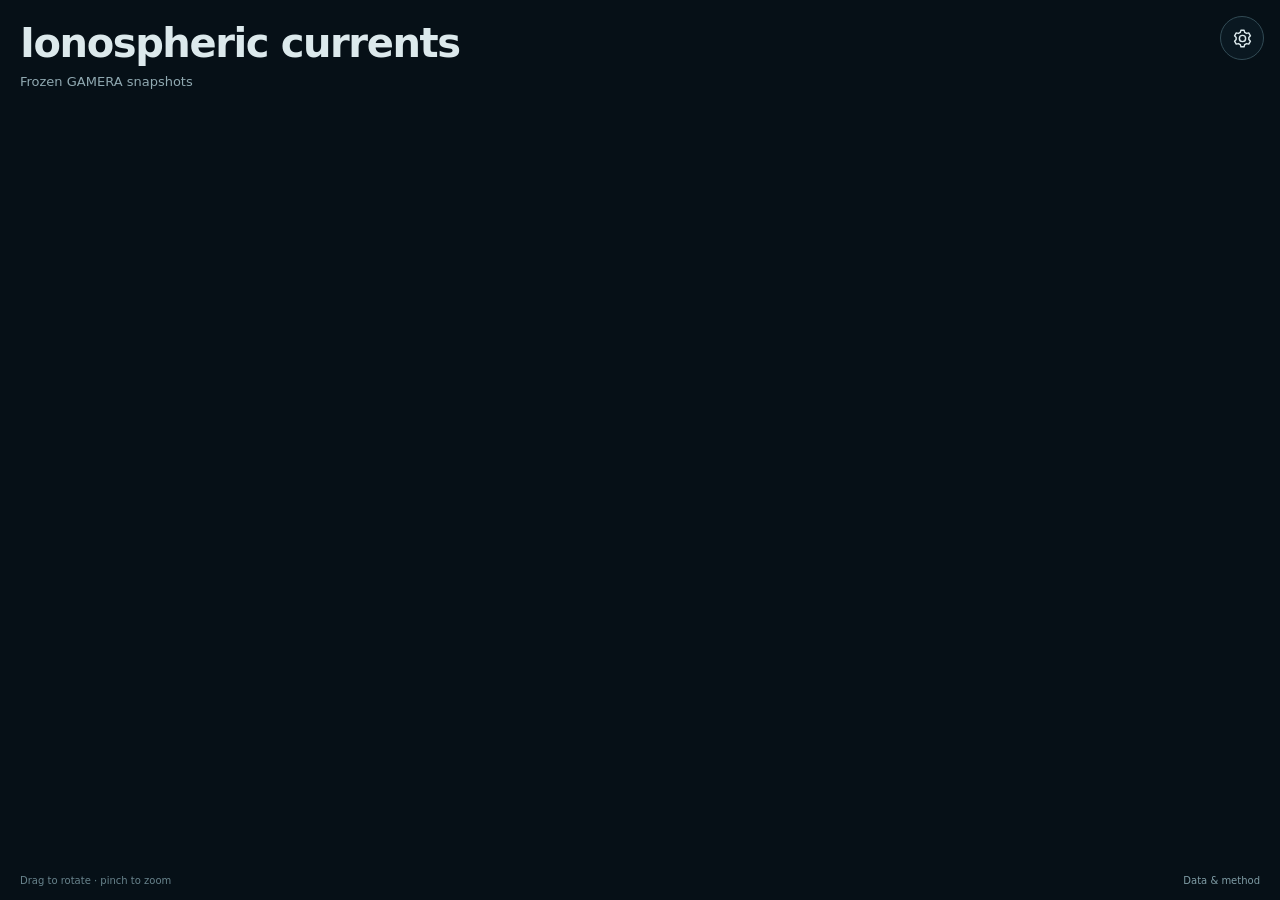
==== commit 52a763fd: "Make current viewers responsive with touch-friendly controls" ====
--- a/web/gcurrents/index.html
+++ b/web/gcurrents/index.html
@@ -1,9 +1,9 @@
 <!doctype html>
 <html lang="en">
 <head>
-<meta charset="utf-8"><meta name="viewport" content="width=device-width,initial-scale=1">
+<meta charset="utf-8"><meta name="viewport" content="width=device-width,initial-scale=1,viewport-fit=cover">
 <meta name="theme-color" content="#061017"><title>Ionospheric currents</title>
-<link rel="stylesheet" href="style.css?v=minimal-1">
+<link rel="stylesheet" href="style.css?v=phone-1">
 <script type="importmap">{"imports":{"three":"../currents/vendor/three.module.js","three/addons/controls/OrbitControls.js":"../currents/vendor/OrbitControls.js"}}</script>
 </head>
 <body><main>
@@ -19,5 +19,5 @@
 </aside>
 <div id="legend" aria-label="Current types"></div>
 <p id="load-error" role="alert" hidden></p>
-<footer><span>Drag to rotate · scroll to zoom</span><a href="about.html">Data &amp; method</a></footer>
-</main><script type="module" src="app.js?v=minimal-ten-3"></script></body></html>
+<footer><span>Drag to rotate · pinch to zoom</span><a href="about.html">Data &amp; method</a></footer>
+</main><script type="module" src="app.js?v=phone-1"></script></body></html>
--- a/web/gcurrents/style.css
+++ b/web/gcurrents/style.css
@@ -1 +1,13 @@
 :root{color-scheme:dark;font:14px/1.45 system-ui,-apple-system,sans-serif;color:#dce9ec;background:#061017}*{box-sizing:border-box}html,body,main{margin:0;width:100%;height:100%;overflow:hidden}main{position:relative}#viewport{position:absolute;inset:0}canvas{display:block;touch-action:none}header{position:absolute;z-index:2;left:26px;top:23px;pointer-events:none}h1{margin:0;font-size:clamp(26px,3.2vw,40px);font-weight:550;letter-spacing:-.035em;line-height:1.15}header p{margin:7px 0 0;font-size:13px;color:#90a9b1}button{color:inherit;font:inherit}#gear{position:absolute;z-index:5;top:24px;right:25px;width:39px;height:39px;display:grid;place-items:center;border:1px solid #324b55;background:#0b1b24d9;border-radius:50%;cursor:pointer}#gear svg{width:25px;height:25px;fill:none;stroke:currentColor;stroke-width:1.4;stroke-linejoin:round}#gear:hover,#gear[aria-expanded=true]{color:#7fe2d1;border-color:#7fe2d1}button:focus-visible,input:focus-visible,a:focus-visible{outline:2px solid #7fe2d1;outline-offset:4px}[hidden]{display:none!important}#settings{position:absolute;z-index:4;right:25px;top:73px;width:252px;padding:18px 19px;border:1px solid #29414d;border-radius:9px;background:#091820ed;backdrop-filter:blur(16px);box-shadow:0 12px 40px #0005;max-height:calc(100dvh - 95px);overflow:auto}h2{font-size:11px;font-weight:500;letter-spacing:.13em;text-transform:uppercase;color:#92aab3;margin:0 0 10px}.current-toggle{display:flex;align-items:center;gap:9px;min-height:33px;font-size:12px;cursor:pointer}.current-toggle input{margin:0;accent-color:#7fe2d1}.current-toggle i,#legend i{display:inline-block;flex-shrink:0;width:15px;height:3px;border-radius:2px}.snapshot{margin-top:15px;border-top:1px solid #29414d;padding-top:15px}.snapshot label{display:block;font-size:12px;margin-bottom:4px}#elapsed,#timestamp,.range-labels{font:10px/1.5 ui-monospace,monospace;color:#94afb7}#timestamp{display:block;margin-top:9px}#time{display:block;width:100%;margin:13px 0 5px;accent-color:#7fe2d1}.range-labels{display:flex;justify-content:space-between;color:#667f88}#legend{position:absolute;z-index:2;left:26px;bottom:48px;display:flex;flex-direction:column;gap:5px;font-size:11px;color:#b2c8ce;pointer-events:none;text-shadow:0 1px 4px #061017}#legend span{display:flex;align-items:center;gap:9px;transition:opacity .15s}#legend .inactive{opacity:.25}.axis-label{position:absolute;transform:translate(-50%,-50%);font:9px ui-monospace,monospace;letter-spacing:.08em;color:#66848e;pointer-events:none;white-space:nowrap}footer{position:absolute;z-index:2;left:26px;right:26px;bottom:16px;display:flex;justify-content:space-between;font-size:10px;color:#68838c}footer a{color:#7f9ca5;text-decoration:none}footer a:hover{text-decoration:underline}#load-error{position:absolute;z-index:6;top:100px;left:26px;color:#ffc1ac;background:#192027;padding:10px;border-radius:6px;font-size:12px}@media(max-width:600px){header{left:17px;top:22px}h1{font-size:26px}header p{font-size:11px}#gear{right:16px;top:20px}#settings{right:16px;top:68px;width:240px}#legend{left:17px;bottom:43px;font-size:10px;gap:4px}footer{left:17px;right:17px;font-size:9px}#load-error{left:17px;max-width:85vw}}
+
+/* Phone shell: safe areas, browser chrome, touch targets, scrollable controls. */
+html,body,main{height:100%;height:100dvh;overscroll-behavior:none}
+header{left:max(20px,env(safe-area-inset-left));top:max(20px,env(safe-area-inset-top));right:80px}
+#gear{width:44px;height:44px;right:max(16px,env(safe-area-inset-right));top:max(16px,env(safe-area-inset-top));touch-action:manipulation}
+#settings{right:max(16px,env(safe-area-inset-right));top:calc(max(16px,env(safe-area-inset-top)) + 54px);width:min(280px,calc(100vw - 32px));max-height:calc(100dvh - max(16px,env(safe-area-inset-top)) - max(16px,env(safe-area-inset-bottom)) - 70px);overflow-y:auto;overscroll-behavior:contain;-webkit-overflow-scrolling:touch}
+.current-toggle{min-height:44px}.current-toggle input{width:18px;height:18px}
+#time{min-height:44px;margin:3px 0;touch-action:pan-y}
+#legend{left:max(20px,env(safe-area-inset-left));bottom:calc(max(12px,env(safe-area-inset-bottom)) + 32px)}
+footer{left:max(20px,env(safe-area-inset-left));right:max(20px,env(safe-area-inset-right));bottom:max(12px,env(safe-area-inset-bottom))}
+@media(max-width:600px){h1{font-size:clamp(20px,6vw,28px)}header p{max-width:240px}#legend{font-size:10px;gap:5px}footer{font-size:9px}.axis-label{font-size:8px}}
+@media(max-height:480px){header{top:max(10px,env(safe-area-inset-top))}h1{font-size:23px}header p{margin-top:3px}#legend{font-size:9px;gap:3px}#settings{top:64px;max-height:calc(100dvh - 78px - env(safe-area-inset-bottom))}}
